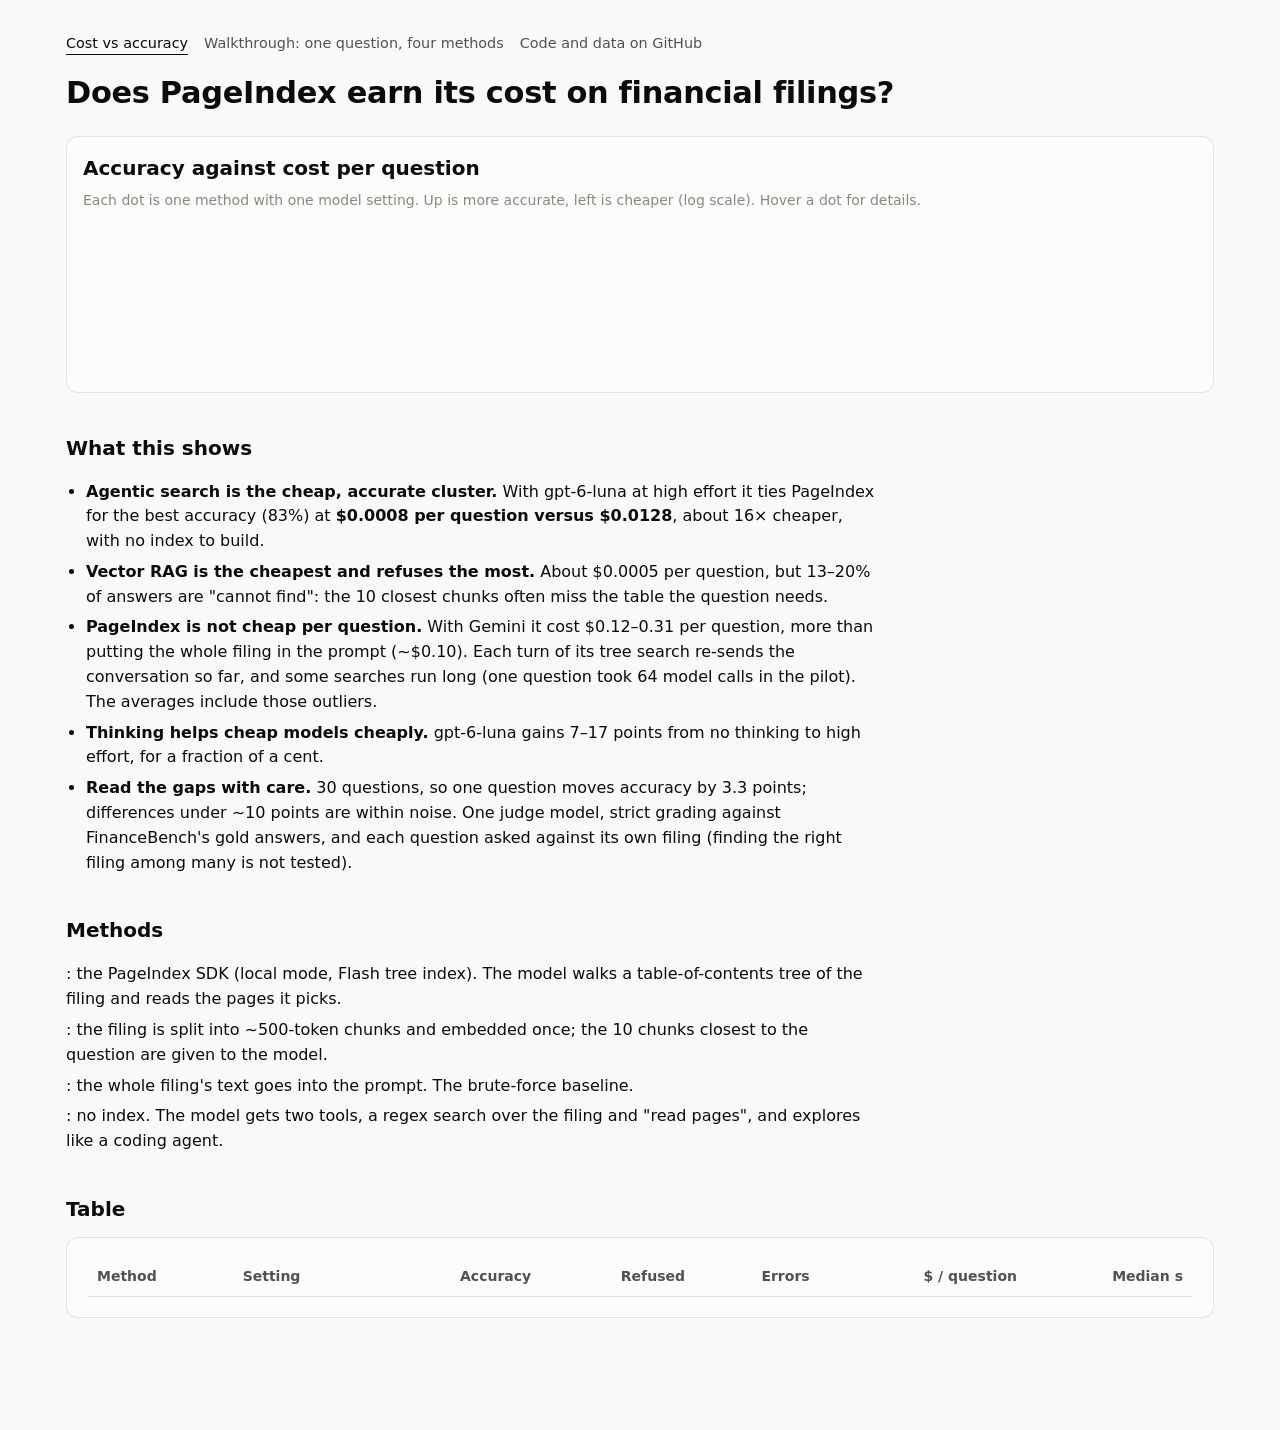
==== finbench/templates/index.html @ 3711886d "Add vector RAG, step-by-step walkthroughs, and a GitHub Pages site - vector-rag method: ~500-token c" ====
<!doctype html>
<html lang="en">
<head>
<meta charset="utf-8">
<meta name="viewport" content="width=device-width, initial-scale=1">
<title>PageIndex Cost vs Accuracy</title>
<meta name="description" content="PageIndex, vector RAG, whole-filing and agentic search on FinanceBench: accuracy against cost per question.">
<link rel="stylesheet" href="style.css">
<style>
  .chart-card { padding: 16px 16px 8px; }
  .legend { display: flex; flex-wrap: wrap; gap: 8px 20px; margin: 0 0 8px; font-size: 0.875rem; color: var(--ink-2); }
  #chart { width: 100%; height: auto; display: block; overflow: visible; }
  #chart text { fill: var(--muted); font-size: 12px; font-variant-numeric: tabular-nums; }
  #chart .axis-title { fill: var(--ink-2); font-size: 12px; }
  #chart .grid { stroke: var(--grid); stroke-width: 1; }
  #chart .base { stroke: var(--axis); stroke-width: 1; }
  #chart .mark { stroke: var(--surface); stroke-width: 2; }
  #chart .hit { fill: transparent; cursor: pointer; }
  #chart .hit:focus { outline: none; }
  #chart g.dot:focus-visible .mark, #chart g.dot.active .mark { stroke: var(--ink); }
  #chart .label { fill: var(--ink-2); font-size: 11px; }
  .tip {
    position: fixed; pointer-events: none; z-index: 10; display: none;
    background: var(--raised); color: var(--ink); border: 1px solid var(--border);
    border-radius: 8px; padding: 10px 12px; font-size: 0.8rem; line-height: 1.45;
    box-shadow: 0 4px 16px rgba(0, 0, 0, 0.12); min-width: 200px;
  }
  .tip b { font-weight: 600; }
  .tip .row { display: flex; justify-content: space-between; gap: 16px; }
  .tip .row span:first-child { color: var(--ink-2); }
</style>
</head>
<body>
<main>
  <nav class="site">
    <a href="index.html" aria-current="page">Cost vs accuracy</a>
    <a href="walkthrough.html">Walkthrough: one question, four methods</a>
    <a id="repo-link" href="#">Code and data on GitHub</a>
  </nav>

  <header class="page">
    <h1>Does PageIndex earn its cost on financial filings?</h1>
    <p id="subtitle"></p>
  </header>

  <section class="card chart-card" aria-labelledby="chart-title">
    <h2 id="chart-title" style="margin-top:0">Accuracy against cost per question</h2>
    <p class="small muted" style="margin-top:-6px">Each dot is one method with one model setting. Up is more accurate, left is cheaper (log scale). Hover a dot for details.</p>
    <div class="legend" id="legend"></div>
    <svg id="chart" role="img" aria-labelledby="chart-title"></svg>
  </section>

  <h2>What this shows</h2>
  <!-- Hand-written from the 2026-10-04 pilot (30 questions). Update when results change. -->
  <ul class="findings" id="findings">
    <li><b>Agentic search is the cheap, accurate cluster.</b> With gpt-6-luna at high effort it ties PageIndex for
      the best accuracy (83%) at <b>$0.0008 per question versus $0.0128</b>, about 16× cheaper, with no index to build.</li>
    <li><b>Vector RAG is the cheapest and refuses the most.</b> About $0.0005 per question, but 13–20% of answers are
      "cannot find": the 10 closest chunks often miss the table the question needs.</li>
    <li><b>PageIndex is not cheap per question.</b> With Gemini it cost $0.12–0.31 per question, more than putting
      the whole filing in the prompt (~$0.10). Each turn of its tree search re-sends the conversation so far, and some
      searches run long (one question took 64 model calls in the pilot). The averages include those outliers.</li>
    <li><b>Thinking helps cheap models cheaply.</b> gpt-6-luna gains 7–17 points from no thinking to high effort,
      for a fraction of a cent.</li>
    <li><b>Read the gaps with care.</b> 30 questions, so one question moves accuracy by 3.3 points; differences under
      ~10 points are within noise. One judge model, strict grading against FinanceBench's gold answers, and each
      question asked against its own filing (finding the right filing among many is not tested).</li>
  </ul>

  <h2>Methods</h2>
  <ul class="findings" style="list-style:none;padding-left:0">
    <li><span class="key" data-method="pageindex"></span>: the PageIndex SDK (local mode, Flash tree index). The model walks a table-of-contents tree of the filing and reads the pages it picks.</li>
    <li><span class="key" data-method="vector-rag"></span>: the filing is split into ~500-token chunks and embedded once; the 10 chunks closest to the question are given to the model.</li>
    <li><span class="key" data-method="full-context"></span>: the whole filing's text goes into the prompt. The brute-force baseline.</li>
    <li><span class="key" data-method="agentic-search"></span>: no index. The model gets two tools, a regex search over the filing and "read pages", and explores like a coding agent.</li>
  </ul>

  <h2>Table</h2>
  <div class="card table-wrap">
    <table class="data" id="table">
      <thead><tr>
        <th data-key="method">Method</th><th data-key="config">Setting</th>
        <th class="num" data-key="accuracy_pct">Accuracy</th><th class="num" data-key="refusal_pct">Refused</th>
        <th class="num" data-key="errors">Errors</th><th class="num" data-key="cost_per_q_usd">$ / question</th>
        <th class="num" data-key="median_seconds">Median s</th>
      </tr></thead>
      <tbody></tbody>
    </table>
  </div>

  <footer id="footer"></footer>
</main>
<div class="tip" id="tip" role="tooltip"></div>

<script id="data" type="application/json">/*DATA*/null</script>
<script>
const { meta, cells } = JSON.parse(document.getElementById("data").textContent);
const LABELS = { "pageindex": "PageIndex", "vector-rag": "Vector RAG", "full-context": "Whole filing", "agentic-search": "Agentic search" };
const SHAPES = { "pageindex": "circle", "vector-rag": "square", "full-context": "diamond", "agentic-search": "triangle" };
const fmtCost = c => c >= 0.01 ? "$" + c.toFixed(3) : "$" + c.toFixed(4);

document.getElementById("repo-link").href = meta.repo;
document.getElementById("subtitle").textContent =
  `${meta.questions} FinanceBench questions, ${meta.methods.length} retrieval methods, ${meta.settings.length} model settings ` +
  `(cheap GPT and Gemini models, low and high reasoning effort). Every answer graded strictly against FinanceBench's ` +
  `gold answer by ${meta.judge}.`;
document.getElementById("footer").innerHTML =
  `Generated by <code>uv run python -m finbench.site</code> from <a href="${meta.repo}">${meta.repo.replace("https://", "")}</a>. ` +
  `PageIndex trees built with ${meta.index_model}; one-time indexing cost is not included in cost per question.`;

// marker shapes, centred on 0,0
function shapePath(shape, r) {
  if (shape === "square") { const s = r * 0.9; return `M${-s},${-s}H${s}V${s}H${-s}Z`; }
  if (shape === "diamond") { const s = r * 1.25; return `M0,${-s}L${s},0L0,${s}L${-s},0Z`; }
  if (shape === "triangle") { const s = r * 1.3; return `M0,${-s}L${s * 0.95},${s * 0.7}L${-s * 0.95},${s * 0.7}Z`; }
  return `M${-r},0A${r},${r} 0 1,0 ${r},0A${r},${r} 0 1,0 ${-r},0Z`;
}
function keySvg(method) {
  return `<svg width="14" height="14" viewBox="-7 -7 14 14" aria-hidden="true"><path d="${shapePath(SHAPES[method], 5)}" fill="var(--${method})"/></svg>`;
}
document.querySelectorAll(".key[data-method]").forEach(el => {
  el.innerHTML = keySvg(el.dataset.method) + `<b>${LABELS[el.dataset.method]}</b>`;
});
document.getElementById("legend").innerHTML =
  meta.methods.map(m => `<span class="key">${keySvg(m)}${LABELS[m]}</span>`).join("");

// ---- chart
const svg = document.getElementById("chart");
const tip = document.getElementById("tip");
function draw() {
  const W = Math.max(svg.parentElement.clientWidth - 32, 300), H = Math.round(Math.min(520, Math.max(340, W * 0.55)));
  const M = { top: 12, right: 24, bottom: 48, left: 52 };
  svg.setAttribute("viewBox", `0 0 ${W} ${H}`);
  const costs = cells.map(c => c.cost_per_q_usd).filter(c => c > 0);
  const lo = Math.log10(Math.min(...costs)) - 0.15, hi = Math.log10(Math.max(...costs)) + 0.1;
  const accs = cells.map(c => c.accuracy_pct);
  const yLo = Math.max(0, Math.floor((Math.min(...accs) - 5) / 10) * 10), yHi = 100;
  const x = c => M.left + (Math.log10(c) - lo) / (hi - lo) * (W - M.left - M.right);
  const y = a => M.top + (yHi - a) / (yHi - yLo) * (H - M.top - M.bottom);

  let s = "";
  for (let a = yLo; a <= yHi; a += 10) {
    s += `<line class="${a === yLo ? "base" : "grid"}" x1="${M.left}" x2="${W - M.right}" y1="${y(a)}" y2="${y(a)}"/>`;
    s += `<text x="${M.left - 8}" y="${y(a) + 4}" text-anchor="end">${a}%</text>`;
  }
  const ticks = [];
  for (let e = Math.floor(lo); e <= Math.ceil(hi); e++) for (const m of (W > 700 ? [1, 2, 5] : [1])) {
    const v = m * 10 ** e; if (Math.log10(v) >= lo - 1e-9 && Math.log10(v) <= hi + 1e-9) ticks.push(v);
  }
  for (const v of ticks) {
    s += `<line class="grid" x1="${x(v)}" x2="${x(v)}" y1="${M.top}" y2="${H - M.bottom}"/>`;
    s += `<text x="${x(v)}" y="${H - M.bottom + 18}" text-anchor="middle">$${v < 0.01 ? v.toFixed(4).replace(/0+$/, "") : v.toFixed(2).replace(/0+$/, "").replace(/\.$/, "")}</text>`;
  }
  s += `<text class="axis-title" x="${(M.left + W - M.right) / 2}" y="${H - 8}" text-anchor="middle">Cost per question (USD, log scale)</text>`;
  s += `<text class="axis-title" transform="translate(14 ${(M.top + H - M.bottom) / 2}) rotate(-90)" text-anchor="middle">Accuracy</text>`;

  cells.forEach((c, i) => {
    if (!(c.cost_per_q_usd > 0)) return;
    s += `<g class="dot" tabindex="0" data-i="${i}" transform="translate(${x(c.cost_per_q_usd)} ${y(c.accuracy_pct)})" aria-label="${LABELS[c.method]}, ${c.config}: ${c.accuracy_pct}% at ${fmtCost(c.cost_per_q_usd)} per question">` +
         `<path class="mark" d="${shapePath(SHAPES[c.method], 6)}" fill="var(--${c.method})"/>` +
         `<circle class="hit" r="12"/></g>`;
  });
  svg.innerHTML = s;
  svg.querySelectorAll("g.dot").forEach(g => {
    const show = ev => {
      const c = cells[+g.dataset.i];
      svg.querySelectorAll("g.dot.active").forEach(d => d.classList.remove("active"));
      g.classList.add("active");
      tip.innerHTML = `<div style="margin-bottom:6px">${keySvg(c.method)} <b>${LABELS[c.method]}</b><br><span class="muted">${c.config}</span></div>` +
        [["Accuracy", `${c.accuracy_pct}% of ${c.questions}`], ["Refused", `${c.refusal_pct}%`], ["Errors", c.errors],
         ["Cost / question", fmtCost(c.cost_per_q_usd)], ["Median time", `${c.median_seconds}s`]]
          .map(([k, v]) => `<div class="row"><span>${k}</span><span>${v}</span></div>`).join("");
      tip.style.display = "block";
      const r = (ev && ev.clientX !== undefined) ? { x: ev.clientX, y: ev.clientY } : (() => { const b = g.getBoundingClientRect(); return { x: b.right, y: b.top }; })();
      const tw = tip.offsetWidth, th = tip.offsetHeight;
      tip.style.left = Math.min(r.x + 14, window.innerWidth - tw - 8) + "px";
      tip.style.top = Math.max(8, Math.min(r.y - th / 2, window.innerHeight - th - 8)) + "px";
    };
    const hide = () => { tip.style.display = "none"; g.classList.remove("active"); };
    g.addEventListener("mousemove", show); g.addEventListener("focus", show);
    g.addEventListener("mouseleave", hide); g.addEventListener("blur", hide);
  });
}
draw();
addEventListener("resize", draw);

// ---- table (click a header to sort)
const tbody = document.querySelector("#table tbody");
let sortKey = "accuracy_pct", sortDir = -1;
function table() {
  const rows = [...cells].sort((a, b) => (a[sortKey] > b[sortKey] ? 1 : a[sortKey] < b[sortKey] ? -1 : 0) * sortDir);
  tbody.innerHTML = rows.map(c => `<tr><td><span class="key">${keySvg(c.method)}${LABELS[c.method]}</span></td><td>${c.config}</td>` +
    `<td class="num">${c.accuracy_pct}%</td><td class="num">${c.refusal_pct}%</td><td class="num">${c.errors}</td>` +
    `<td class="num">${c.cost_per_q_usd == null ? "–" : fmtCost(c.cost_per_q_usd)}</td><td class="num">${c.median_seconds ?? "–"}</td></tr>`).join("");
}
document.querySelectorAll("#table th").forEach(th => th.addEventListener("click", () => {
  sortDir = sortKey === th.dataset.key ? -sortDir : -1; sortKey = th.dataset.key; table();
}));
table();
</script>
</body>
</html>
---- finbench/templates/style.css ----
/* Shared styles for docs/index.html and docs/walkthrough.html (generated by finbench.site). */

:root {
  color-scheme: light;
  --page: #f9f9f7;
  --surface: #fcfcfb;
  --raised: #ffffff;
  --ink: #0b0b0b;
  --ink-2: #52514e;
  --muted: #898781;
  --grid: #e1e0d9;
  --axis: #c3c2b7;
  --border: rgba(11, 11, 11, 0.10);
  --code-bg: #f1f0ec;
  /* methods: three categorical slots + neutral baseline (validated all-pairs, both modes) */
  --pageindex: #2a78d6;
  --agentic-search: #eb6834;
  --vector-rag: #1baf7a;
  --full-context: #898781;
  /* status: always paired with an icon + label */
  --good: #0ca30c;
  --good-text: #006300;
  --warning: #fab219;
  --serious: #ec835a;
  --critical: #d03b3b;
}

@media (prefers-color-scheme: dark) {
  :root:where(:not([data-theme="light"])) {
    color-scheme: dark;
    --page: #0d0d0d;
    --surface: #1a1a19;
    --raised: #222220;
    --ink: #ffffff;
    --ink-2: #c3c2b7;
    --muted: #898781;
    --grid: #2c2c2a;
    --axis: #383835;
    --border: rgba(255, 255, 255, 0.10);
    --code-bg: #262624;
    --pageindex: #3987e5;
    --agentic-search: #d95926;
    --vector-rag: #199e70;
    --good-text: #0ca30c;
  }
}

:root[data-theme="dark"] {
  color-scheme: dark;
  --page: #0d0d0d;
  --surface: #1a1a19;
  --raised: #222220;
  --ink: #ffffff;
  --ink-2: #c3c2b7;
  --muted: #898781;
  --grid: #2c2c2a;
  --axis: #383835;
  --border: rgba(255, 255, 255, 0.10);
  --code-bg: #262624;
  --pageindex: #3987e5;
  --agentic-search: #d95926;
  --vector-rag: #199e70;
  --good-text: #0ca30c;
}

* { box-sizing: border-box; }

body {
  margin: 0;
  background: var(--page);
  color: var(--ink);
  font: 16px/1.55 system-ui, -apple-system, "Segoe UI", Roboto, sans-serif;
}

main { max-width: 1180px; margin: 0 auto; padding: 32px 16px 64px; }

header.page { margin-bottom: 24px; }
header.page h1 { font-size: 1.9rem; line-height: 1.2; margin: 0 0 8px; letter-spacing: -0.01em; }
header.page p { color: var(--ink-2); margin: 0; max-width: 72ch; }

nav.site { display: flex; gap: 16px; flex-wrap: wrap; margin-bottom: 20px; font-size: 0.9rem; }
nav.site a { color: var(--ink-2); text-decoration: none; border-bottom: 1px solid transparent; }
nav.site a:hover, nav.site a[aria-current="page"] { color: var(--ink); border-bottom-color: var(--ink); }

h2 { font-size: 1.25rem; margin: 40px 0 12px; }
a { color: var(--pageindex); }

.card {
  background: var(--surface);
  border: 1px solid var(--border);
  border-radius: 12px;
  padding: 20px;
}

.muted { color: var(--muted); }
.small { font-size: 0.875rem; }

ul.findings { padding-left: 20px; max-width: 80ch; }
ul.findings li { margin: 6px 0; }

table.data { width: 100%; border-collapse: collapse; font-size: 0.875rem; font-variant-numeric: tabular-nums; }
table.data th, table.data td { padding: 8px 10px; border-bottom: 1px solid var(--grid); text-align: left; }
table.data th { color: var(--ink-2); font-weight: 600; cursor: pointer; white-space: nowrap; }
table.data td.num, table.data th.num { text-align: right; }
.table-wrap { overflow-x: auto; }

/* method key: colour swatch shaped like the chart marker */
.key { display: inline-flex; align-items: center; gap: 6px; white-space: nowrap; }
.key svg { flex: none; }

/* status badge: icon + label, never colour alone */
.badge {
  display: inline-flex; align-items: center; gap: 4px;
  font-size: 0.8rem; font-weight: 600; padding: 2px 8px; border-radius: 999px;
  border: 1px solid currentColor;
}
.badge.correct { color: var(--good-text); }
.badge.incorrect { color: var(--critical); }
.badge.refusal { color: var(--ink-2); }
.badge.error { color: var(--critical); }

pre, code { font-family: ui-monospace, SFMono-Regular, Menlo, Consolas, monospace; font-size: 0.8rem; }
pre {
  background: var(--code-bg); border-radius: 8px; padding: 10px 12px; margin: 6px 0 0;
  white-space: pre-wrap; word-break: break-word; max-height: 320px; overflow: auto;
}

footer { margin-top: 48px; color: var(--muted); font-size: 0.85rem; }
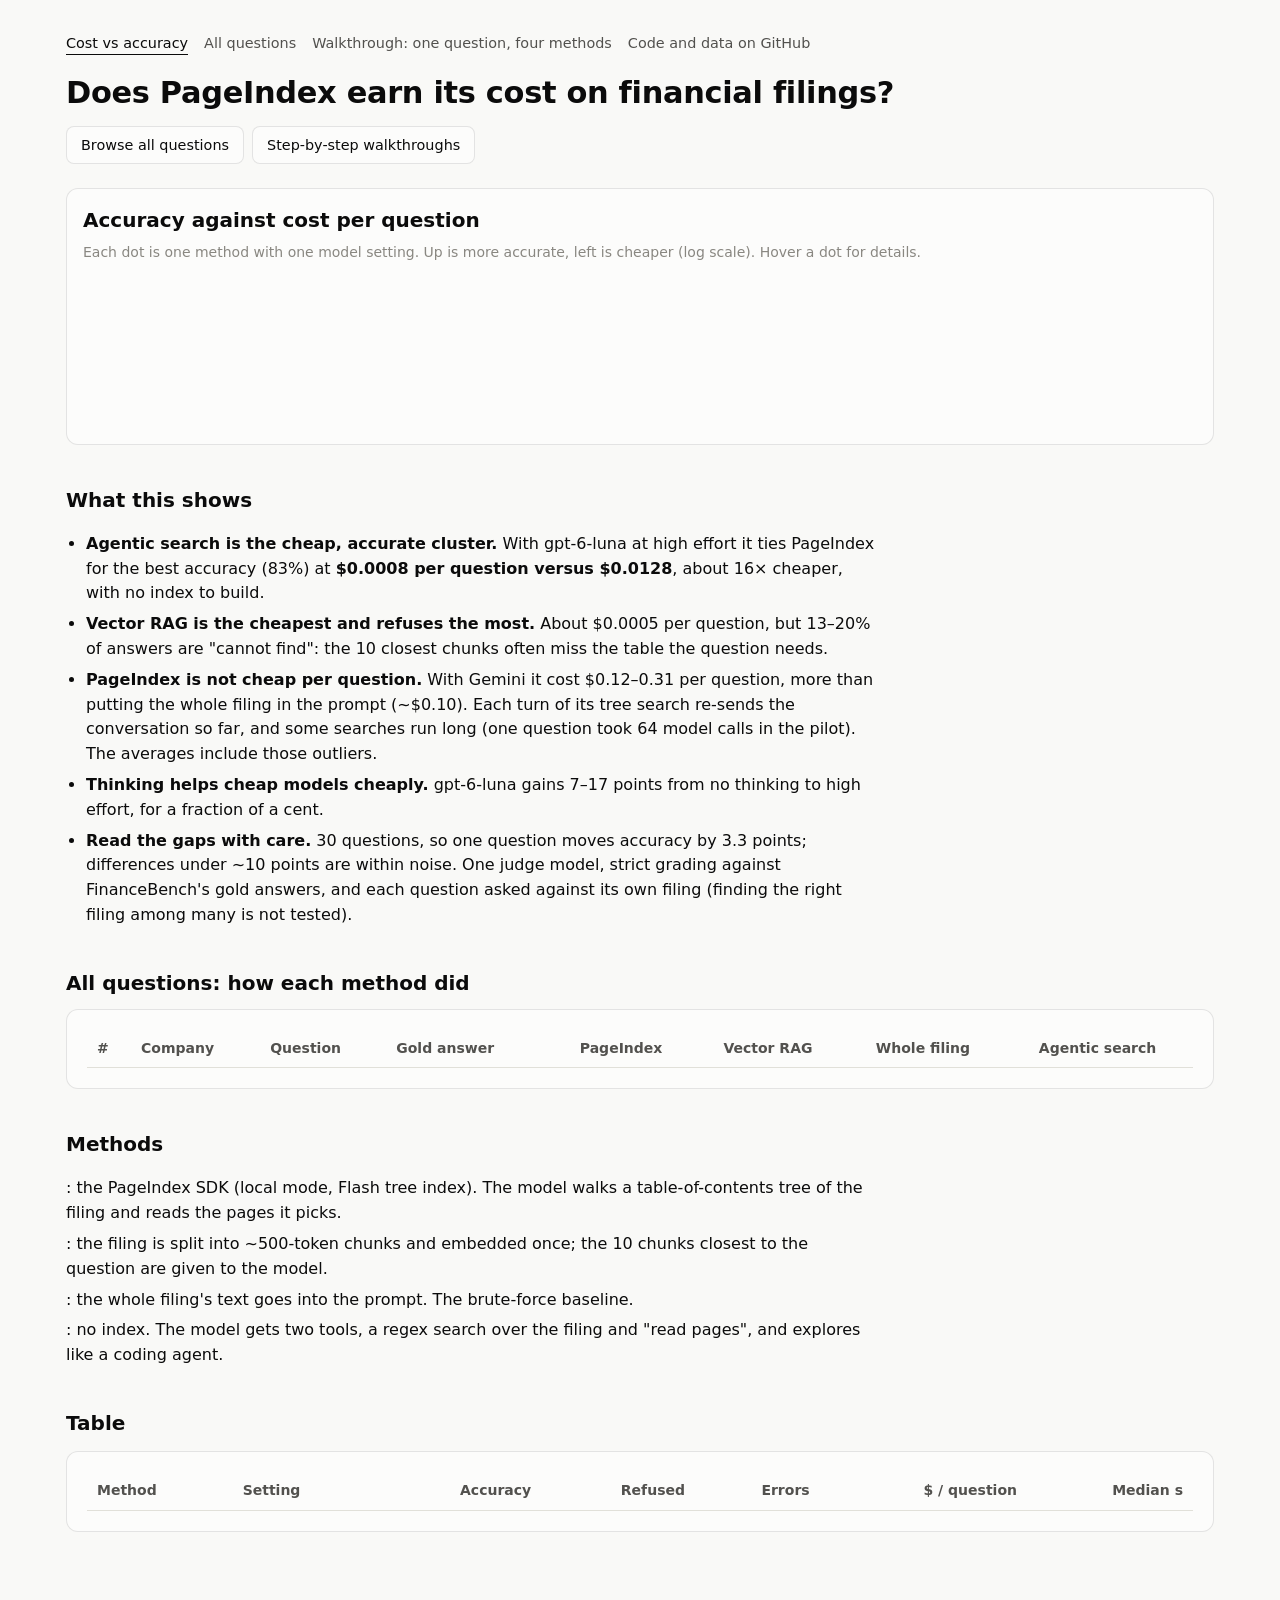
==== commit fd2bc475: "Walkthroughs for all 30 pilot questions; question table and navigation; AI Pipe support - home page:" ====
--- a/finbench/templates/index.html
+++ b/finbench/templates/index.html
@@ -28,12 +28,24 @@
   .tip b { font-weight: 600; }
   .tip .row { display: flex; justify-content: space-between; gap: 16px; }
   .tip .row span:first-child { color: var(--ink-2); }
+  table.questions th { cursor: default; }
+  table.questions td { vertical-align: top; }
+  table.questions td.center, table.questions th.center { text-align: center; }
+  table.questions tbody tr { cursor: pointer; }
+  table.questions tbody tr:hover, table.questions tbody tr:focus-within { background: var(--code-bg); }
+  table.questions td.q a { color: var(--ink); text-decoration: none; }
+  table.questions td.q a:hover { text-decoration: underline; }
+  table.questions td.gold { color: var(--ink-2); min-width: 22ch; max-width: 34ch; }
+  .v { display: inline-grid; place-items: center; width: 24px; height: 24px; border-radius: 50%;
+       border: 1px solid currentColor; font-weight: 700; font-size: 0.8rem; }
+  .v.correct { color: var(--good-text); } .v.incorrect, .v.error { color: var(--critical); } .v.refusal { color: var(--ink-2); }
 </style>
 </head>
 <body>
 <main>
   <nav class="site">
     <a href="index.html" aria-current="page">Cost vs accuracy</a>
+    <a href="#questions">All questions</a>
     <a href="walkthrough.html">Walkthrough: one question, four methods</a>
     <a id="repo-link" href="#">Code and data on GitHub</a>
   </nav>
@@ -41,6 +53,10 @@
   <header class="page">
     <h1>Does PageIndex earn its cost on financial filings?</h1>
     <p id="subtitle"></p>
+    <p class="cta">
+      <a class="button" href="#questions">Browse all questions</a>
+      <a class="button" href="walkthrough.html">Step-by-step walkthroughs</a>
+    </p>
   </header>
 
   <section class="card chart-card" aria-labelledby="chart-title">
@@ -67,6 +83,18 @@
       question asked against its own filing (finding the right filing among many is not tested).</li>
   </ul>
 
+  <h2 id="questions">All <span id="q-count"></span> questions: how each method did</h2>
+  <p class="small muted" id="q-note" style="margin-top:-4px"></p>
+  <div class="card table-wrap">
+    <table class="data questions" id="qtable">
+      <thead><tr>
+        <th>#</th><th>Company</th><th>Question</th><th>Gold answer</th>
+        <th class="center">PageIndex</th><th class="center">Vector RAG</th><th class="center">Whole filing</th><th class="center">Agentic search</th>
+      </tr></thead>
+      <tbody></tbody>
+    </table>
+  </div>
+
   <h2>Methods</h2>
   <ul class="findings" style="list-style:none;padding-left:0">
     <li><span class="key" data-method="pageindex"></span>: the PageIndex SDK (local mode, Flash tree index). The model walks a table-of-contents tree of the filing and reads the pages it picks.</li>
@@ -94,7 +122,7 @@
 
 <script id="data" type="application/json">/*DATA*/null</script>
 <script>
-const { meta, cells } = JSON.parse(document.getElementById("data").textContent);
+const { meta, cells, questions } = JSON.parse(document.getElementById("data").textContent);
 const LABELS = { "pageindex": "PageIndex", "vector-rag": "Vector RAG", "full-context": "Whole filing", "agentic-search": "Agentic search" };
 const SHAPES = { "pageindex": "circle", "vector-rag": "square", "full-context": "diamond", "agentic-search": "triangle" };
 const fmtCost = c => c >= 0.01 ? "$" + c.toFixed(3) : "$" + c.toFixed(4);
@@ -193,6 +221,28 @@
     `<td class="num">${c.accuracy_pct}%</td><td class="num">${c.refusal_pct}%</td><td class="num">${c.errors}</td>` +
     `<td class="num">${c.cost_per_q_usd == null ? "–" : fmtCost(c.cost_per_q_usd)}</td><td class="num">${c.median_seconds ?? "–"}</td></tr>`).join("");
 }
+// ---- all questions: one row per question, each method's verdict; a row opens its walkthrough
+const ICONS = { correct: "✓", incorrect: "✗", refusal: "–", error: "!" };
+const escq = s => String(s ?? "").replace(/[&<>"]/g, ch => ({ "&": "&amp;", "<": "&lt;", ">": "&gt;", '"': "&quot;" }[ch]));
+const short = (s, n) => s.length > n ? s.slice(0, n - 1) + "…" : s;
+document.getElementById("q-count").textContent = questions.length;
+document.getElementById("q-note").textContent =
+  `Graded results from the recorded walkthroughs (${meta.config}; ✓ correct, ✗ incorrect, – refused). ` +
+  `Click a question to see each method's steps. A walkthrough is a separate run, so a mark can differ from the chart's pilot data.`;
+document.querySelector("#qtable tbody").innerHTML = questions.map(q => {
+  const href = `walkthrough.html#${q.id}`;
+  const marks = meta.methods.map(m => {
+    const r = q.results[m];
+    return r ? `<td class="center"><span class="v ${r.verdict}" title="${LABELS[m]}: ${r.verdict}" aria-label="${LABELS[m]}: ${r.verdict}">${ICONS[r.verdict] || "?"}</span></td>`
+             : `<td class="center muted">·</td>`;
+  }).join("");
+  return `<tr data-href="${href}"><td class="muted">${q.n}</td><td>${escq(q.company)}</td>` +
+    `<td class="q"><a href="${href}">${escq(short(q.question, 110))}</a></td><td class="gold">${escq(short(q.gold, 80))}</td>${marks}</tr>`;
+}).join("");
+document.querySelectorAll("#qtable tbody tr").forEach(tr => tr.addEventListener("click", e => {
+  if (!e.target.closest("a")) location.href = tr.dataset.href;
+}));
+
 document.querySelectorAll("#table th").forEach(th => th.addEventListener("click", () => {
   sortDir = sortKey === th.dataset.key ? -sortDir : -1; sortKey = th.dataset.key; table();
 }));
--- a/finbench/templates/style.css
+++ b/finbench/templates/style.css
@@ -126,3 +126,10 @@
 }
 
 footer { margin-top: 48px; color: var(--muted); font-size: 0.85rem; }
+
+.cta { display: flex; flex-wrap: wrap; gap: 8px; margin-top: 14px !important; }
+a.button {
+  display: inline-block; font-size: 0.9rem; padding: 7px 14px; border-radius: 8px; text-decoration: none;
+  background: var(--surface); color: var(--ink); border: 1px solid var(--border);
+}
+a.button:hover { border-color: var(--ink-2); }
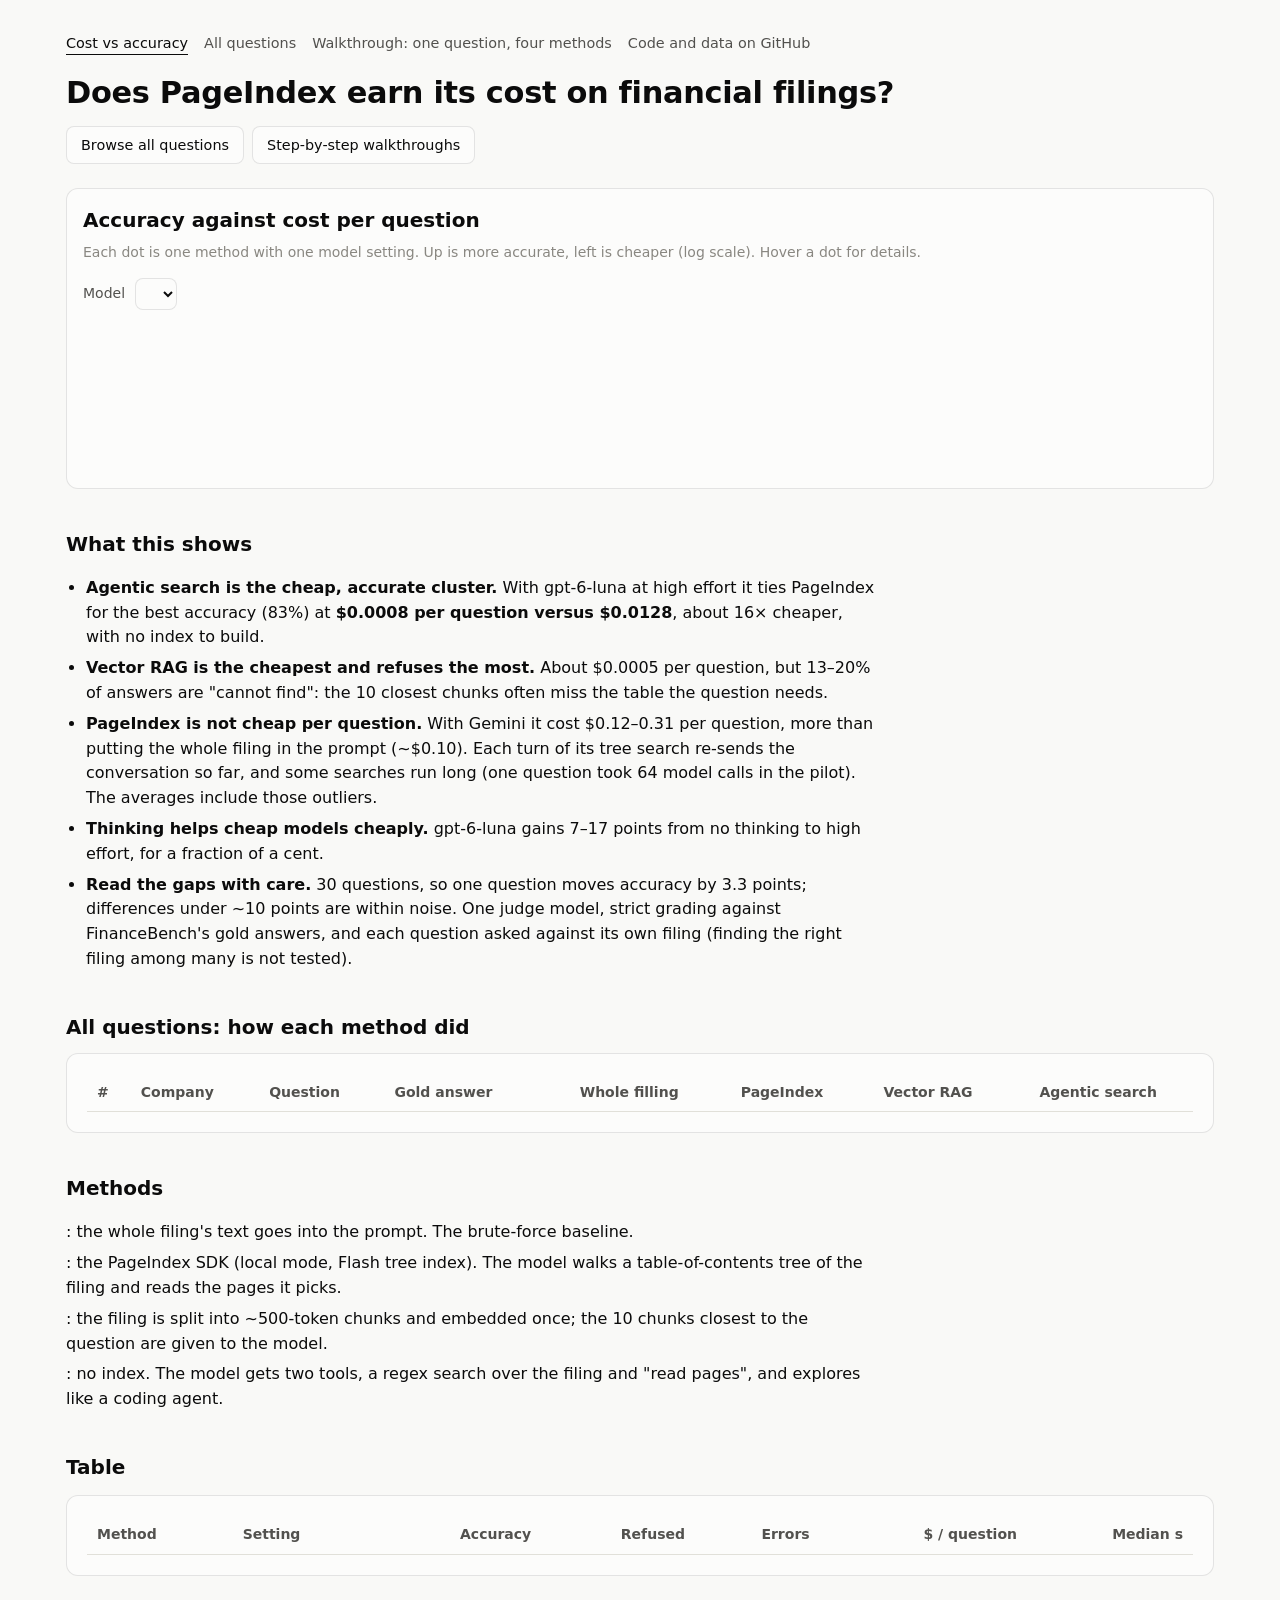
==== commit 5ecd40bb: "Add model filter controls and enforce method order across pages Co-authored-by: Jivraj-18 <123666967" ====
--- a/finbench/templates/index.html
+++ b/finbench/templates/index.html
@@ -8,6 +8,15 @@
 <link rel="stylesheet" href="style.css">
 <style>
   .chart-card { padding: 16px 16px 8px; }
+  .filters { display: flex; flex-wrap: wrap; gap: 10px; align-items: center; margin: 10px 0 12px; }
+  .filters label { color: var(--ink-2); font-size: 0.875rem; }
+  .filters select, .filters button {
+    font: inherit; font-size: 0.875rem; border-radius: 8px; border: 1px solid var(--border);
+    background: var(--surface); color: var(--ink); padding: 6px 10px;
+  }
+  .method-buttons { display: flex; flex-wrap: wrap; gap: 8px; }
+  .filters button { cursor: pointer; }
+  .filters button.active { background: var(--code-bg); border-color: var(--axis); }
   .legend { display: flex; flex-wrap: wrap; gap: 8px 20px; margin: 0 0 8px; font-size: 0.875rem; color: var(--ink-2); }
   #chart { width: 100%; height: auto; display: block; overflow: visible; }
   #chart text { fill: var(--muted); font-size: 12px; font-variant-numeric: tabular-nums; }
@@ -62,6 +71,11 @@
   <section class="card chart-card" aria-labelledby="chart-title">
     <h2 id="chart-title" style="margin-top:0">Accuracy against cost per question</h2>
     <p class="small muted" style="margin-top:-6px">Each dot is one method with one model setting. Up is more accurate, left is cheaper (log scale). Hover a dot for details.</p>
+    <div class="filters">
+      <label for="model-filter">Model</label>
+      <select id="model-filter" aria-label="Select model"></select>
+      <div class="method-buttons" id="method-filters" aria-label="Select methods"></div>
+    </div>
     <div class="legend" id="legend"></div>
     <svg id="chart" role="img" aria-labelledby="chart-title"></svg>
   </section>
@@ -89,7 +103,7 @@
     <table class="data questions" id="qtable">
       <thead><tr>
         <th>#</th><th>Company</th><th>Question</th><th>Gold answer</th>
-        <th class="center">PageIndex</th><th class="center">Vector RAG</th><th class="center">Whole filing</th><th class="center">Agentic search</th>
+        <th class="center">Whole filling</th><th class="center">PageIndex</th><th class="center">Vector RAG</th><th class="center">Agentic search</th>
       </tr></thead>
       <tbody></tbody>
     </table>
@@ -97,9 +111,9 @@
 
   <h2>Methods</h2>
   <ul class="findings" style="list-style:none;padding-left:0">
+    <li><span class="key" data-method="full-context"></span>: the whole filing's text goes into the prompt. The brute-force baseline.</li>
     <li><span class="key" data-method="pageindex"></span>: the PageIndex SDK (local mode, Flash tree index). The model walks a table-of-contents tree of the filing and reads the pages it picks.</li>
     <li><span class="key" data-method="vector-rag"></span>: the filing is split into ~500-token chunks and embedded once; the 10 chunks closest to the question are given to the model.</li>
-    <li><span class="key" data-method="full-context"></span>: the whole filing's text goes into the prompt. The brute-force baseline.</li>
     <li><span class="key" data-method="agentic-search"></span>: no index. The model gets two tools, a regex search over the filing and "read pages", and explores like a coding agent.</li>
   </ul>
 
@@ -123,13 +137,24 @@
 <script id="data" type="application/json">/*DATA*/null</script>
 <script>
 const { meta, cells, questions } = JSON.parse(document.getElementById("data").textContent);
-const LABELS = { "pageindex": "PageIndex", "vector-rag": "Vector RAG", "full-context": "Whole filing", "agentic-search": "Agentic search" };
+const METHOD_ORDER = ["full-context", "pageindex", "vector-rag", "agentic-search"];
+const LABELS = { "full-context": "Whole filling", "pageindex": "PageIndex", "vector-rag": "Vector RAG", "agentic-search": "Agentic search" };
 const SHAPES = { "pageindex": "circle", "vector-rag": "square", "full-context": "diamond", "agentic-search": "triangle" };
 const fmtCost = c => c >= 0.01 ? "$" + c.toFixed(3) : "$" + c.toFixed(4);
+const orderedMethods = METHOD_ORDER.filter(m => meta.methods.includes(m));
+const methodRank = Object.fromEntries(orderedMethods.map((m, i) => [m, i]));
+const orderedCells = [...cells].sort((a, b) =>
+  (methodRank[a.method] ?? 99) - (methodRank[b.method] ?? 99) || a.config.localeCompare(b.config)
+);
+const modelNames = [...new Set(orderedCells.map(c => c.config.split("@")[0]))];
+const modelFilter = document.getElementById("model-filter");
+const methodFilters = document.getElementById("method-filters");
+let activeModel = "";
+const activeMethods = new Set(orderedMethods);
 
 document.getElementById("repo-link").href = meta.repo;
 document.getElementById("subtitle").textContent =
-  `${meta.questions} FinanceBench questions, ${meta.methods.length} retrieval methods, ${meta.settings.length} model settings ` +
+  `${meta.questions} FinanceBench questions, ${orderedMethods.length} retrieval methods, ${meta.settings.length} model settings ` +
   `(cheap GPT and Gemini models, low and high reasoning effort). Every answer graded strictly against FinanceBench's ` +
   `gold answer by ${meta.judge}.`;
 document.getElementById("footer").innerHTML =
@@ -149,19 +174,47 @@
 document.querySelectorAll(".key[data-method]").forEach(el => {
   el.innerHTML = keySvg(el.dataset.method) + `<b>${LABELS[el.dataset.method]}</b>`;
 });
-document.getElementById("legend").innerHTML =
-  meta.methods.map(m => `<span class="key">${keySvg(m)}${LABELS[m]}</span>`).join("");
+function methodButtons() {
+  methodFilters.innerHTML = orderedMethods.map(m =>
+    `<button type="button" data-method="${m}" class="${activeMethods.has(m) ? "active" : ""}" aria-pressed="${activeMethods.has(m)}">${LABELS[m]}</button>`
+  ).join("");
+}
+function legend() {
+  const visible = orderedMethods.filter(m => activeMethods.has(m));
+  document.getElementById("legend").innerHTML = visible.map(m => `<span class="key">${keySvg(m)}${LABELS[m]}</span>`).join("");
+}
+modelFilter.innerHTML =
+  `<option value="">All models</option>` + modelNames.map(model => `<option value="${model}">${model}</option>`).join("");
+modelFilter.addEventListener("change", () => { activeModel = modelFilter.value; draw(); });
+methodFilters.addEventListener("click", e => {
+  const m = e.target?.dataset?.method;
+  if (!m) return;
+  if (activeMethods.has(m)) {
+    if (activeMethods.size === 1) return;
+    activeMethods.delete(m);
+  } else activeMethods.add(m);
+  methodButtons();
+  draw();
+});
+methodButtons();
+legend();
 
 // ---- chart
 const svg = document.getElementById("chart");
 const tip = document.getElementById("tip");
 function draw() {
+  const filtered = orderedCells.filter(c => (!activeModel || c.config.startsWith(`${activeModel}@`)) && activeMethods.has(c.method));
+  legend();
+  if (!filtered.length) {
+    svg.innerHTML = `<text x="14" y="26">No data for this filter.</text>`;
+    return;
+  }
   const W = Math.max(svg.parentElement.clientWidth - 32, 300), H = Math.round(Math.min(520, Math.max(340, W * 0.55)));
   const M = { top: 12, right: 24, bottom: 48, left: 52 };
   svg.setAttribute("viewBox", `0 0 ${W} ${H}`);
-  const costs = cells.map(c => c.cost_per_q_usd).filter(c => c > 0);
+  const costs = filtered.map(c => c.cost_per_q_usd).filter(c => c > 0);
   const lo = Math.log10(Math.min(...costs)) - 0.15, hi = Math.log10(Math.max(...costs)) + 0.1;
-  const accs = cells.map(c => c.accuracy_pct);
+  const accs = filtered.map(c => c.accuracy_pct);
   const yLo = Math.max(0, Math.floor((Math.min(...accs) - 5) / 10) * 10), yHi = 100;
   const x = c => M.left + (Math.log10(c) - lo) / (hi - lo) * (W - M.left - M.right);
   const y = a => M.top + (yHi - a) / (yHi - yLo) * (H - M.top - M.bottom);
@@ -182,7 +235,7 @@
   s += `<text class="axis-title" x="${(M.left + W - M.right) / 2}" y="${H - 8}" text-anchor="middle">Cost per question (USD, log scale)</text>`;
   s += `<text class="axis-title" transform="translate(14 ${(M.top + H - M.bottom) / 2}) rotate(-90)" text-anchor="middle">Accuracy</text>`;
 
-  cells.forEach((c, i) => {
+  filtered.forEach((c, i) => {
     if (!(c.cost_per_q_usd > 0)) return;
     s += `<g class="dot" tabindex="0" data-i="${i}" transform="translate(${x(c.cost_per_q_usd)} ${y(c.accuracy_pct)})" aria-label="${LABELS[c.method]}, ${c.config}: ${c.accuracy_pct}% at ${fmtCost(c.cost_per_q_usd)} per question">` +
          `<path class="mark" d="${shapePath(SHAPES[c.method], 6)}" fill="var(--${c.method})"/>` +
@@ -191,7 +244,7 @@
   svg.innerHTML = s;
   svg.querySelectorAll("g.dot").forEach(g => {
     const show = ev => {
-      const c = cells[+g.dataset.i];
+      const c = filtered[+g.dataset.i];
       svg.querySelectorAll("g.dot.active").forEach(d => d.classList.remove("active"));
       g.classList.add("active");
       tip.innerHTML = `<div style="margin-bottom:6px">${keySvg(c.method)} <b>${LABELS[c.method]}</b><br><span class="muted">${c.config}</span></div>` +
@@ -216,7 +269,7 @@
 const tbody = document.querySelector("#table tbody");
 let sortKey = "accuracy_pct", sortDir = -1;
 function table() {
-  const rows = [...cells].sort((a, b) => (a[sortKey] > b[sortKey] ? 1 : a[sortKey] < b[sortKey] ? -1 : 0) * sortDir);
+  const rows = [...orderedCells].sort((a, b) => (a[sortKey] > b[sortKey] ? 1 : a[sortKey] < b[sortKey] ? -1 : 0) * sortDir);
   tbody.innerHTML = rows.map(c => `<tr><td><span class="key">${keySvg(c.method)}${LABELS[c.method]}</span></td><td>${c.config}</td>` +
     `<td class="num">${c.accuracy_pct}%</td><td class="num">${c.refusal_pct}%</td><td class="num">${c.errors}</td>` +
     `<td class="num">${c.cost_per_q_usd == null ? "–" : fmtCost(c.cost_per_q_usd)}</td><td class="num">${c.median_seconds ?? "–"}</td></tr>`).join("");
@@ -231,7 +284,7 @@
   `Click a question to see each method's steps. A walkthrough is a separate run, so a mark can differ from the chart's pilot data.`;
 document.querySelector("#qtable tbody").innerHTML = questions.map(q => {
   const href = `walkthrough.html#${q.id}`;
-  const marks = meta.methods.map(m => {
+  const marks = orderedMethods.map(m => {
     const r = q.results[m];
     return r ? `<td class="center"><span class="v ${r.verdict}" title="${LABELS[m]}: ${r.verdict}" aria-label="${LABELS[m]}: ${r.verdict}">${ICONS[r.verdict] || "?"}</span></td>`
              : `<td class="center muted">·</td>`;
